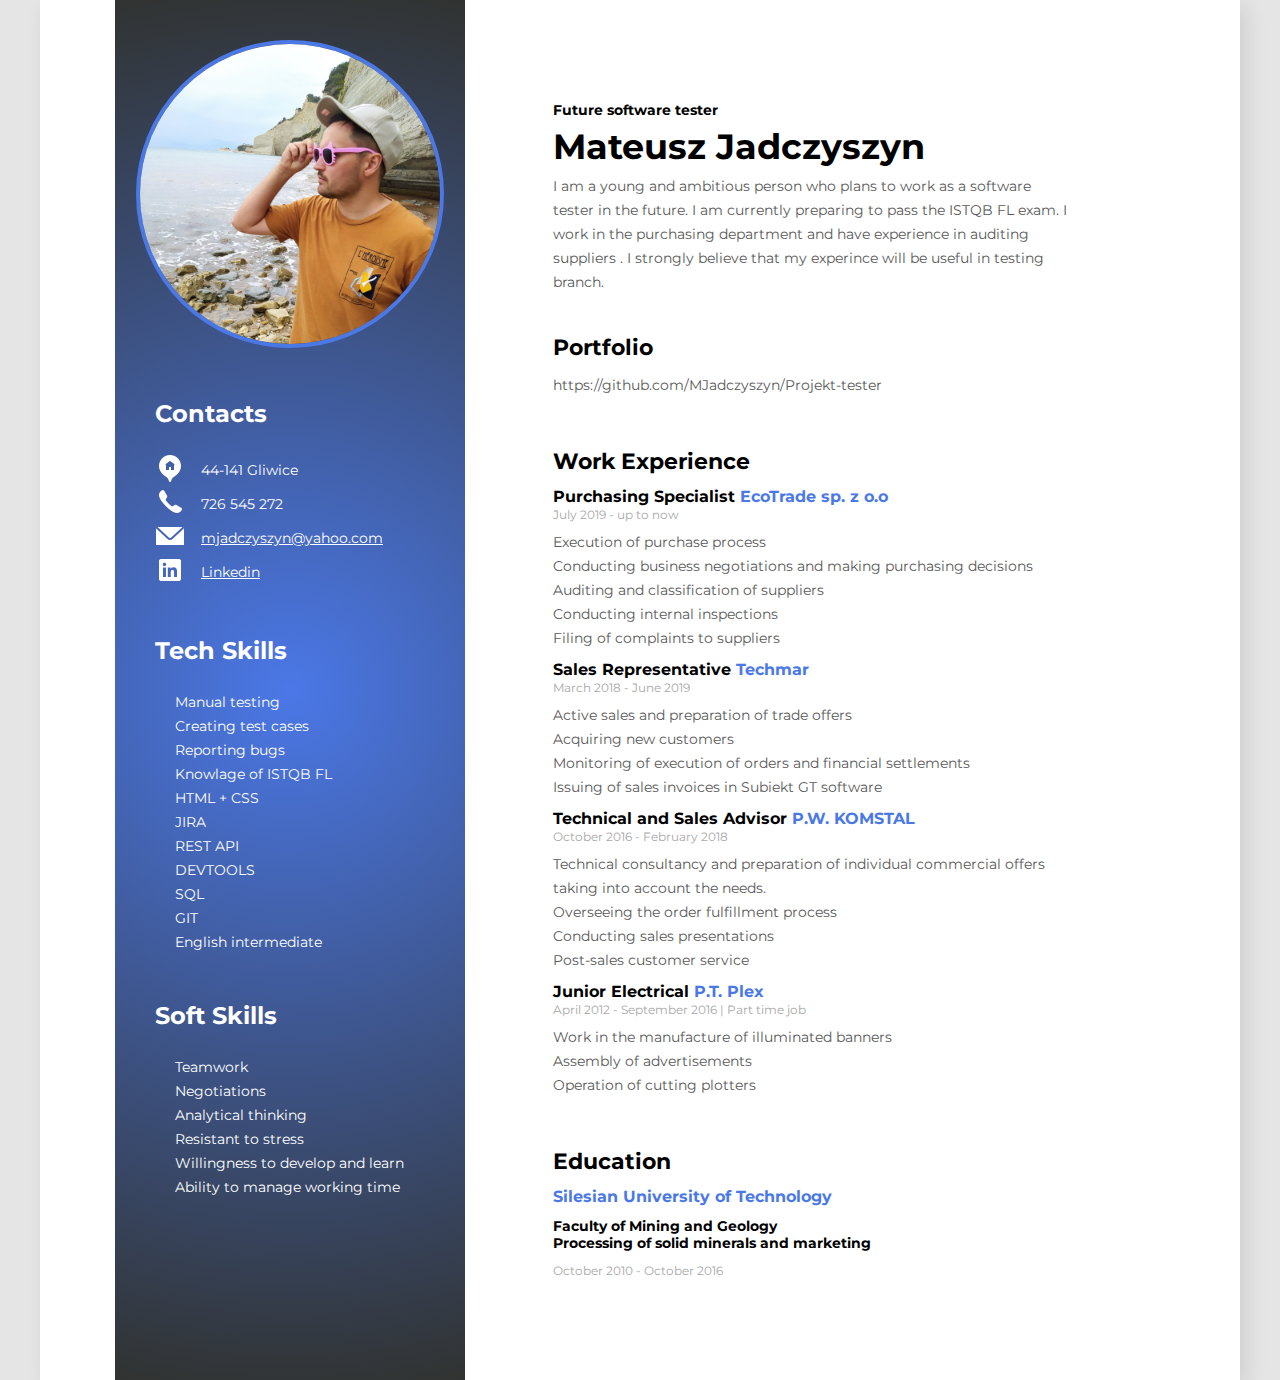
==== index.html @ d2c7055e "New CV" ====
<!DOCTYPE html>
<html lang="pl">
  <head>
    <meta charset="UTF-8" />
    <meta http-equiv="X-UA-Compatible" content="IE=edge" />
    <meta name="viewport" content="width=device-width, initial-scale=1.0" />
    <title>Mateusz Jadczszyn CV</title>

    <link rel="preconnect" href="https://fonts.googleapis.com" />
    <link rel="preconnect" href="https://fonts.gstatic.com" crossorigin />
    <link
      href="https://fonts.googleapis.com/css2?family=Montserrat:wght@400;700&display=swap"
      rel="stylesheet"
    />

    <link href="style.css" rel="stylesheet" />
  </head>
  <body>
    <div class="wrapper">
      <main>
        <div class="main-description">
          <h2 class="job-title"> Future software tester</h2>
          <h1>Mateusz Jadczyszyn</h1>
          <p class="description">
            I am a young and ambitious person who plans to work as a software tester in the future. 
            I am currently preparing to pass the ISTQB FL exam. 
            I work in the purchasing department and have experience in auditing suppliers&nbsp.
            I strongly believe that my experince will be useful in testing branch.
          </p>
        </div>

        <div class="projects">
          <h2 class="header-primary">Portfolio</h2>
              <a class="list-primary-item" href="https://github.com/MJadczyszyn/Projekt-tester"
                >https://github.com/MJadczyszyn/Projekt-tester</a>

        </div>

        <div class="work-experience">
          <h2 class="header-primary">Work Experience</h2>
          <h3 class="job-name">Purchasing Specialist <span class="highlight"><a class="link" href="https://www.ecotrade.pl/">EcoTrade sp. z o.o</a></span></h3>      
          <p class="job-date">July 2019 - up to now</p>
          <ul class="job-list">
            <li>Execution of purchase process</li>
            <li>Conducting business negotiations and making purchasing decisions</li>
            <li>Auditing and classification of suppliers</li>
            <li>Conducting internal inspections</li>
            <li>Filing of complaints to suppliers</li>
          </ul>
        </div>

        <div class="work-experience">
          <h3 class="job-name">Sales Representative <span class="highlight"><a class="link" href="http://www.techmar.az.pl/">Techmar</a></span></h3>
          <p class="job-date">March 2018 - June 2019</p>
          <ul class="job-list">
            <li>Active sales and preparation of trade offers</li>
            <li>Acquiring new customers</li>
            <li>Monitoring of execution of orders and financial settlements</li>
            <li>Issuing of sales invoices in Subiekt GT software</li>
          </ul>
        </div>

        <div class="work-experience">
          <h3 class="job-name">Technical and Sales Advisor <span class="highlight"><a class="link" href="https://pwkomstal.pl/">P.W. KOMSTAL</a></span></h3>
          <p class="job-date">October 2016 - February 2018</p>
          <ul class="job-list">
            <li>Technical consultancy and preparation of individual commercial offers taking into account the needs.</li>
            <li>Overseeing the order fulfillment process</li>
            <li>Conducting sales presentations</li>
            <li>Post-sales customer service</li>
          </ul>
        </div>

        <div class="work-experience">
          <h3 class="job-name">Junior Electrical <span class="highlight"><a class="link" href="https://plex.com.pl">P.T. Plex</a></span></h3>
          <p class="job-date">April 2012 - September 2016 | Part time job</p>
          <ul class="job-list">
            <li>Work in the manufacture of illuminated banners</li>
            <li>Assembly of advertisements</li>
            <li>Operation of cutting plotters</li>
          </ul>
        </div>

        <div class="school-div">
          <h2 class="header-primary">Education</h2>
          <h3 class="school-name"><span class="highlight"></span><a class="link" href="https://www-arch.polsl.pl/Wydzialy/RG/Strony/witamy.aspx">Silesian University of Technology</a></span></h3>
          <h4 class="school-type">Faculty of Mining and Geology <br/> Processing of solid minerals and marketing</h4>
          <p class="school-date">October 2010 - October 2016</p>
        </div>

      </main>

      <aside>
        <img
          class="cvphoto"
          src="photo4.jpg"
          width="300"
          height="300"
          alt="Zdjęcie Mateusz J"
        />

        <div class="contact-block">
          <h2 class="header-secondary">Contacts</h2>
          <p class="contact-links">
            
            <div class="container">
              <div class="image">
                <img src="icons8-home-address-30.png">
              </div>
              <div class="contact-links">
                <p> 44-141 Gliwice </p>
              </div>
            </div>

            <div class="container">
              <div class="image">
                <img src="icons8-phone-30 (1).png">
              </div>
              <div class="contact-links">
                <p>726 545 272</p>
              </div>
            </div>

          <div class="container">
            <div class="image">
              <img src="icons8-mail-30 (1).png">
            </div>
            <div class="contact-links">
              <p> <a class="contact-links" href="mailto:mjadczyszyn@yahoo.com">
                mjadczyszyn@yahoo.com</a></p>
            </div>
          </div>

          <div class="container">
            <div class="image">
              <img src="icons8-linkedin-30.png">
            </div>
            <div class="contact-links">
              <p><a class="contact-links" href="https://www.linkedin.com/in/m-jadczyszyn/">
                Linkedin</a></p>
            </div>
          </div>

          </div>

         <div class="Tech-Skills-Block">
          <h2 class="header-secondary">Tech Skills</h2>
          <ul class="list-secondary">
            <li><span class="list-secondary-item">Manual testing</span></li><span></span>

            <li><span class="list-secondary-item">Creating test cases</span></li><span></span>
            <li><span class="list-secondary-item">Reporting bugs</span></li><span></span>
            <li><span class="list-secondary-item">Knowlage of ISTQB FL</span></li><span></span>
            <li><span class="list-secondary-item">HTML + CSS</span></li><span>
            <li><span class="list-secondary-item">JIRA</span></li>
            <li><span class="list-secondary-item">REST API</span></li>
            <li><span class="list-secondary-item">DEVTOOLS</span></li>
            <li><span class="list-secondary-item">SQL</span></li>
            <li><span class="list-secondary-item">GIT</span></li>
            <li><span class="list-secondary-item">English intermediate</span></li><span></span>
          </ul>
          </div>

          <div class="Soft-Skills-Block">
          <h2 class="header-secondary">Soft Skills</h2>
          <ul class="list-secondary">
            <li><span class="list-secondary-item">Teamwork</span></li>
            <li><span class="list-secondary-item">Negotiations</span></li>
            <li><span class="list-secondary-item">Analytical thinking</span></li>
            <li><span class="list-secondary-item">Resistant to stress</span></li>
            <li><span class="list-secondary-item">Willingness to develop and learn</span></li>
            <li><span class="list-secondary-item">Ability to manage working time</span></li>

          </ul>
        </div>
      </aside>
    </div>
  </body>
</html>
---- style.css ----
body {
  font-family: "Montserrat", sans-serif;
  background: #e5e5e5;
}

.wrapper {
  display: flex;
  flex-direction: row-reverse;
  justify-content: center;
  width: 1200px;
  margin: 0 auto;
  background: white;
  box-shadow: 6px 6px 20px rgba(0, 0, 0, 0.1);
}

aside {
  width: 350px;
  background: radial-gradient( circle, 
  rgba(75, 120, 231, 1) 0%, 
  rgb(49, 51, 49) 100% );
}

.cvphoto {
  margin-top: 40px;
    display: block;
    margin-left: auto;
    margin-right: auto;
    border-radius: 50%;
    border: 4px solid rgba(75, 120, 231, 1)
}

.header-secondary {
  color: white;
  margin-bottom: 25px;
}

.contact-links {
  color: white;
  font-size: 14px;
  line-height: 24px;
}

.bold {
  font-weight: 700;
}

.list-secondary {
  color: #fb6d3a;
  font-size: 14px;
  line-height: 24px;
  margin-left: 0;
  margin-right: 20px;
  padding-left: 20px;
}

.list-secondary-item {
  color: white;
}

.contact-block {
  margin-top: 51px;
  margin-left: 40px;
  margin-bottom: 40px;
}

.Tech-Skills-Block {
  margin-top: 47px;
  margin-left: 40px;
}

.Soft-Skills-Block {
  margin-top: 47px;
  margin-left: 40px;
}

main {
  padding: 102px 88px 102px 88px;
}

.main-description {
  width: 520px;
}

.job-title {
  font-weight: 700;
  font-size: 14px;
  line-height: 17px;
}

h1 {
  font-weight: 700;
  font-size: 35px;
  line-height: 55px;
}

.description {
  font-weight: 400;
  font-size: 14px;
  line-height: 24px;
  color: #595959;
  margin-bottom: 40px;
}

.projects {
  width: 485px;
  margin-bottom: 51px;
}

.list-primary {
  font-weight: 700;
  font-size: 14px;
  line-height: 24px;
  color: #000;
  padding-left: 20px;
  list-style-position: inside;
}

.list-primary-item {
  font-weight: 400;
  font-size: 14px;
  line-height: 24px;
  color: #595959;
  text-decoration: none;
}

.header-primary {
  font-weight: 700;
  font-size: 22px;
  line-height: 27px;
  margin-bottom: 12px;
}

.job-name {
  font-weight: 700;
  font-size: 16px;
  line-height: 20px;
  margin-top: 10px;
}

.highlight {
  color: rgba(75, 120, 231, 1)
}

.job-date {
  font-weight: 400;
  font-size: 12px;
  line-height: 15px;
  color: #a8a8a8;
  margin-bottom: 8px;
}

.job-list {
  width: 510px
  font-weight: 400;
  font-size: 14px;
  line-height: 24px;
  color: #595959;
  padding-left: 0px;
}

.work-experience {
  width: 525px;
}

.school-div {
  margin-top: 51px;
}

.school-name {
  font-weight: 700;
  font-size: 16px;
  line-height: 20px;
  margin-top: 10px;
}

.school-type {
  font-weight: 700;
  font-size: 14px;
  line-height: 17px;
  margin-top: 11px;
}

.school-date {
  font-weight: 400;
  font-size: 12px;
  line-height: 15px;
  color: #a8a8a8;
  margin-top: 11px;
}

.profess-cover .prog-row div {
  padding: 0px;
}
.progress {
  display: -webkit-box;
  display: -ms-flexbox;
  display: flex;
  height: 1rem;
  overflow: hidden;
  font-size: .75rem;
  background-color: #e9ecef;
  border-radius: 0.25rem;
}
* {
  margin: 0px;
  padding: 0px;
  list-style: none;
}

.progress-bar {
  display: -webkit-box;
  display: -ms-flexbox;
  display: flex;
  -webkit-box-orient: vertical;
  -webkit-box-direction: normal;
  -ms-flex-direction: column;
  flex-direction: column;
  -webkit-box-pack: center;
  -ms-flex-pack: center;
  justify-content: center;
  color: #fb6d3a
  text-align: center;
  background-color: #fb6d3a;
  transition: width .6s ease;
}
* {
  margin: 0px;
  padding: 0px;
  list-style: none;
}

.link:link {
  color: rgba(75, 120, 231, 1);
  text-decoration: none;
}

a:hover {
  color: #fb6d3a
}

.link:visited {
  color: rgba(75, 120, 231, 1)
}

.link:hover {
  color: #fb6d3a
}


.icon {
  float: left; 
  margin-right: 0px; 
 }

 .container {
  display: flex;
  align-items: center;
  justify-content: left
}

img {
  max-width: 100%
}

.image {
  flex-basis: 15%
}

.container1 {
  display: flex;
  align-items: center;
  justify-content: center;
}
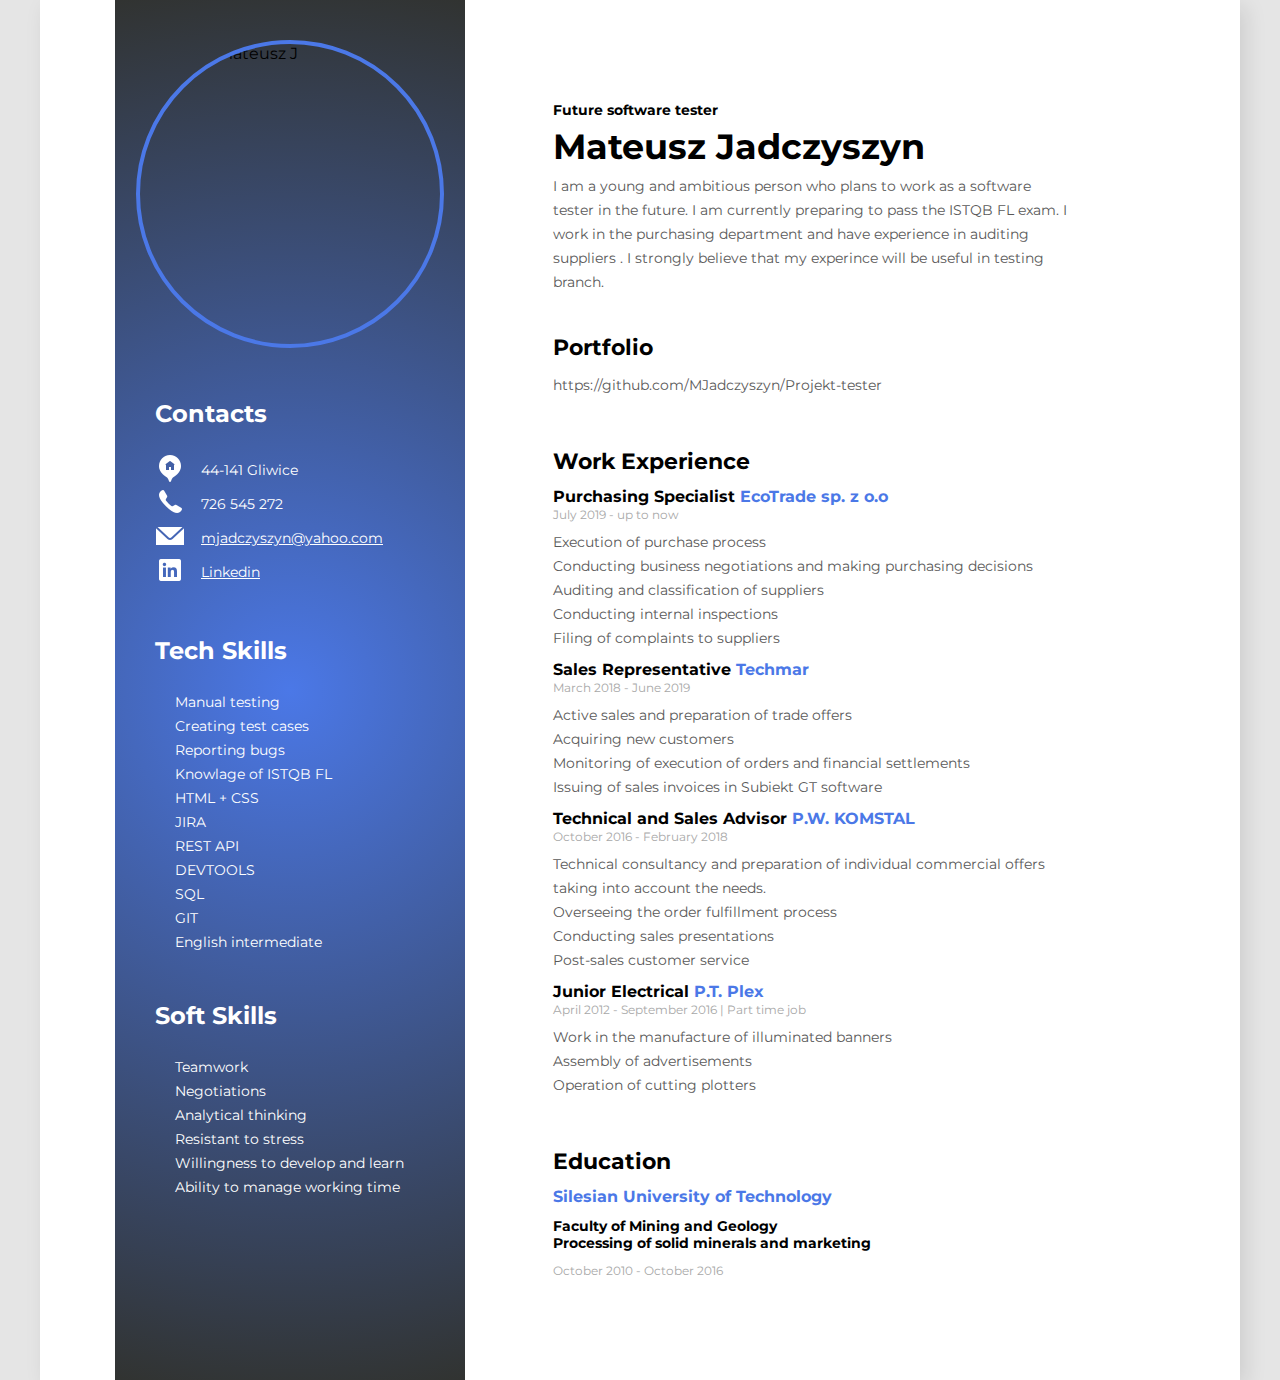
==== commit 40f098e9: "CV Update" ====
--- a/index.html
+++ b/index.html
@@ -93,7 +93,7 @@
       <aside>
         <img
           class="cvphoto"
-          src="photo4.jpg"
+          src="photo7.jpg"
           width="300"
           height="300"
           alt="Zdjęcie Mateusz J"
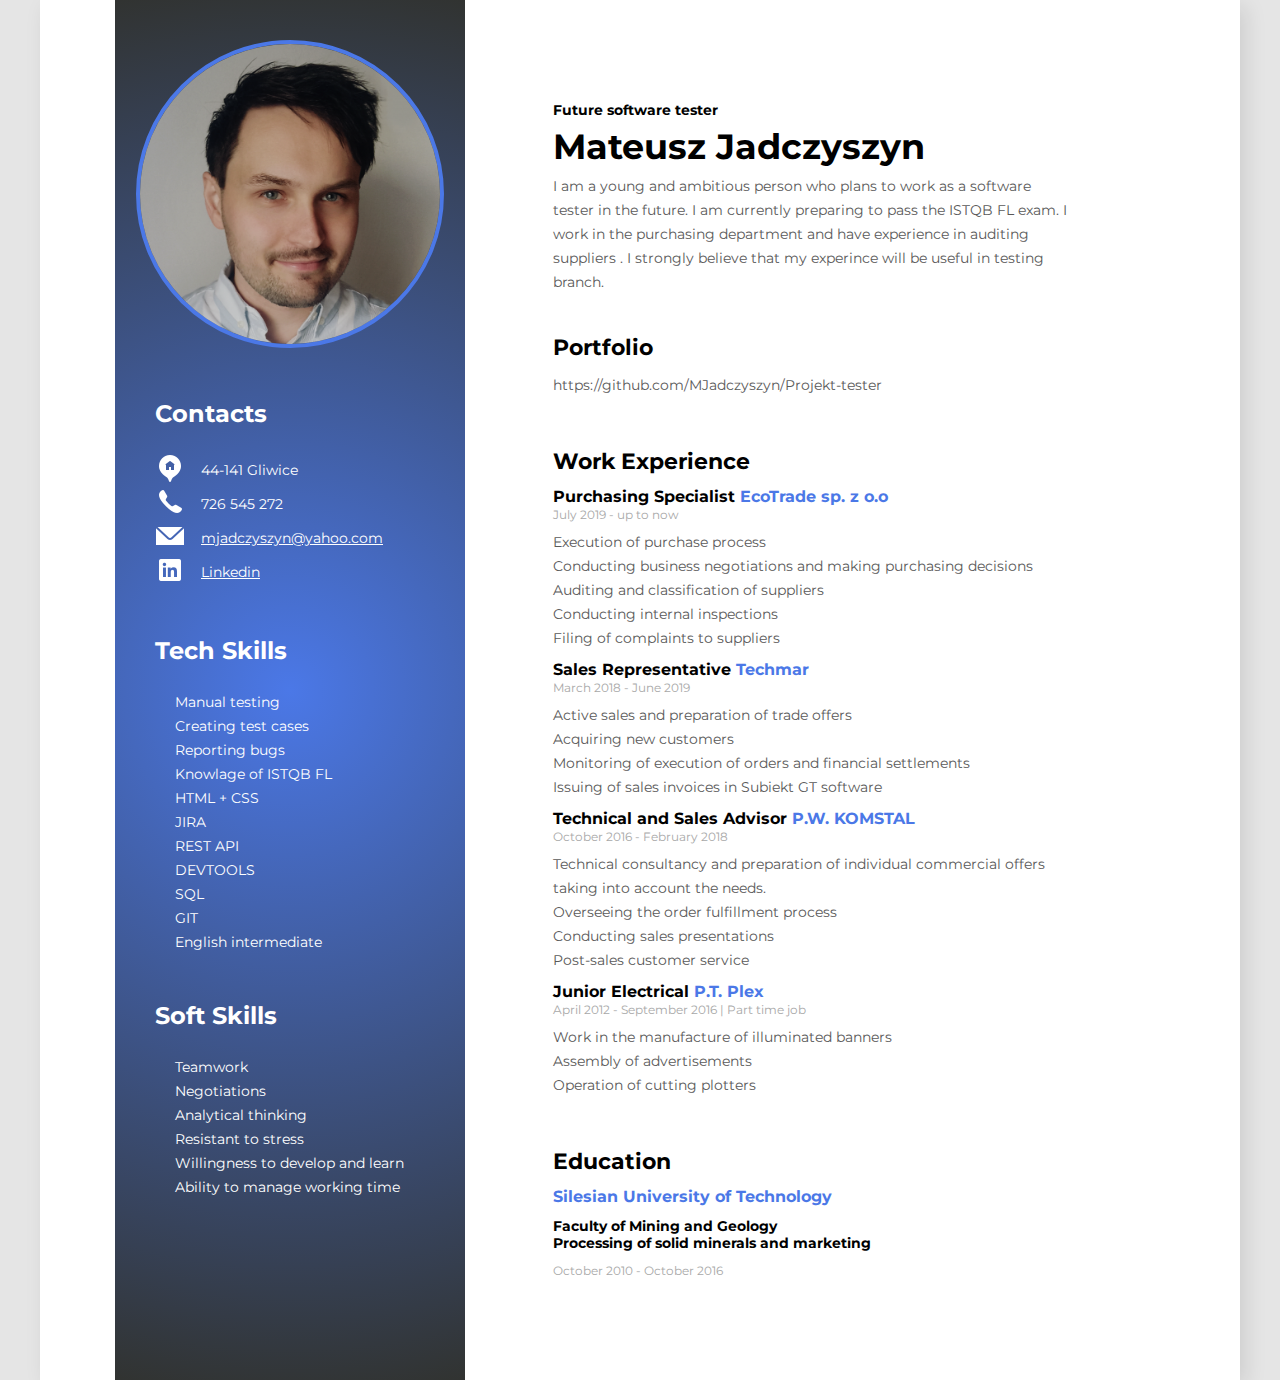
==== commit db4317ff: "Update index.html" ====
--- a/index.html
+++ b/index.html
@@ -93,7 +93,7 @@
       <aside>
         <img
           class="cvphoto"
-          src="photo7.jpg"
+          src="Photo7.jpg"
           width="300"
           height="300"
           alt="Zdjęcie Mateusz J"
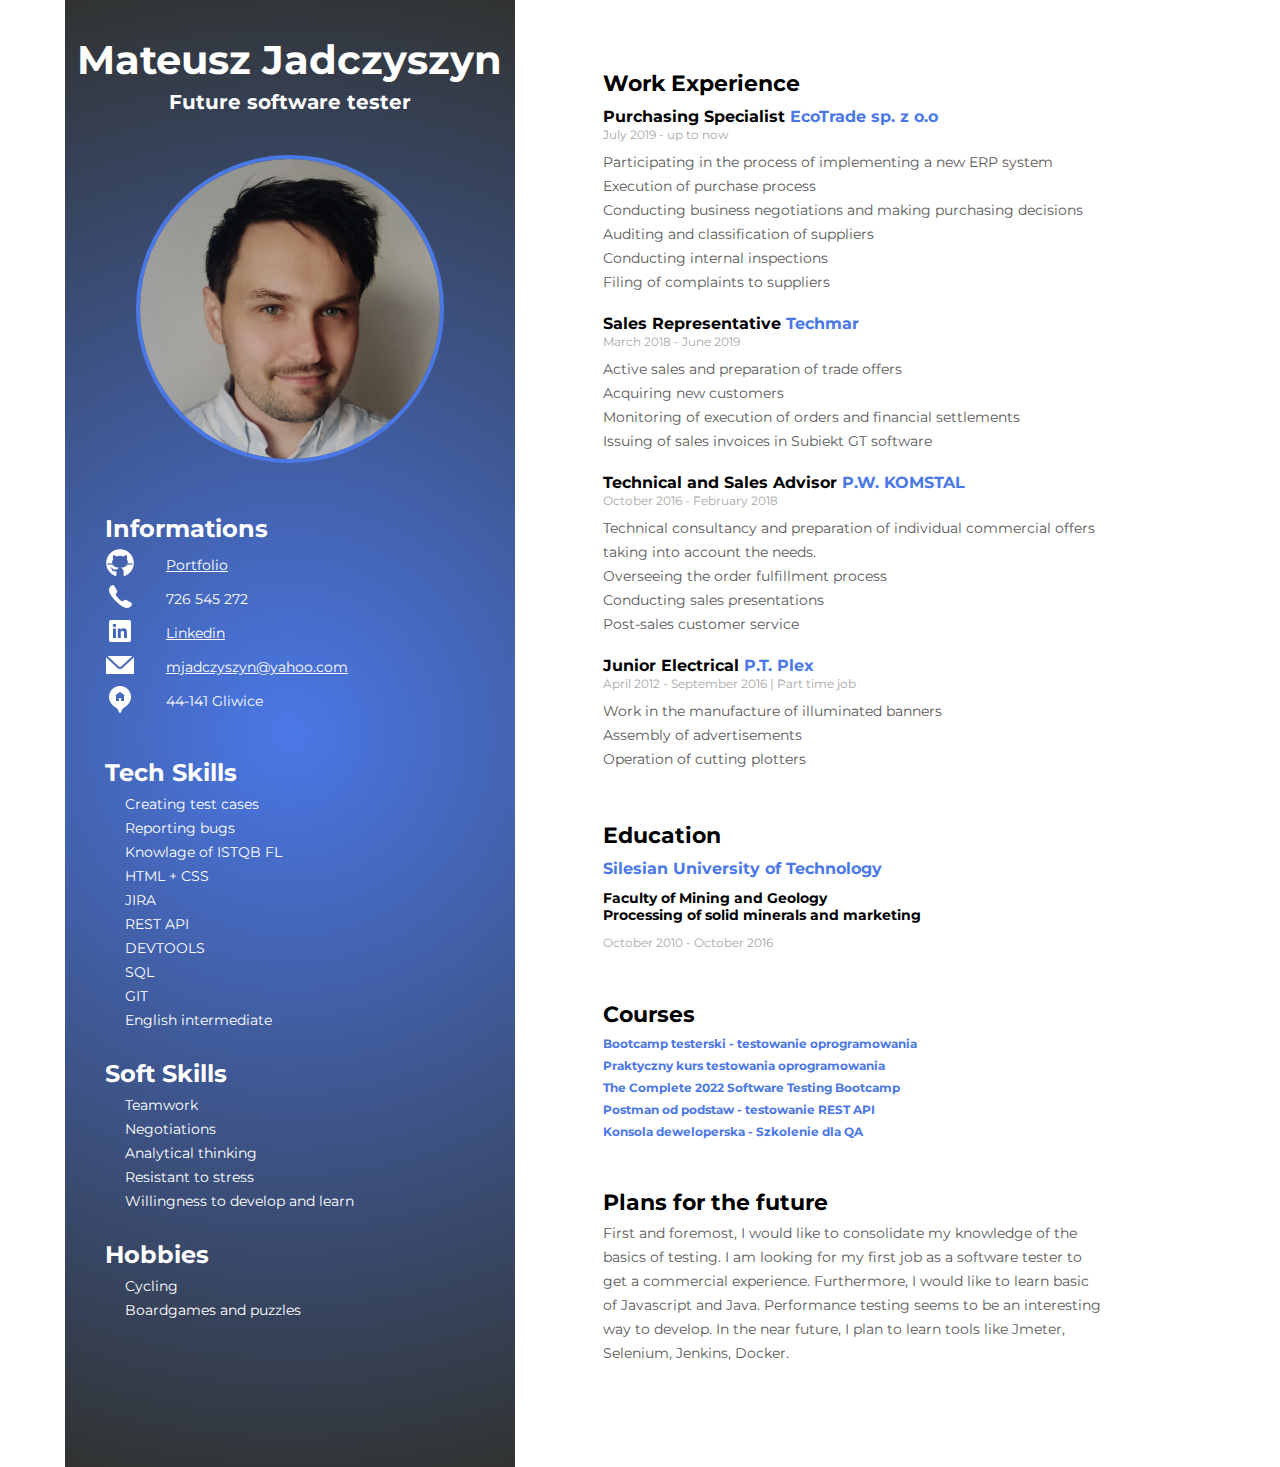
==== commit 6e612f01: "Updated CV" ====
--- a/index.html
+++ b/index.html
@@ -4,8 +4,7 @@
     <meta charset="UTF-8" />
     <meta http-equiv="X-UA-Compatible" content="IE=edge" />
     <meta name="viewport" content="width=device-width, initial-scale=1.0" />
-    <title>Mateusz Jadczszyn CV</title>
-
+    
     <link rel="preconnect" href="https://fonts.googleapis.com" />
     <link rel="preconnect" href="https://fonts.gstatic.com" crossorigin />
     <link
@@ -18,29 +17,12 @@
   <body>
     <div class="wrapper">
       <main>
-        <div class="main-description">
-          <h2 class="job-title"> Future software tester</h2>
-          <h1>Mateusz Jadczyszyn</h1>
-          <p class="description">
-            I am a young and ambitious person who plans to work as a software tester in the future. 
-            I am currently preparing to pass the ISTQB FL exam. 
-            I work in the purchasing department and have experience in auditing suppliers&nbsp.
-            I strongly believe that my experince will be useful in testing branch.
-          </p>
-        </div>
-
-        <div class="projects">
-          <h2 class="header-primary">Portfolio</h2>
-              <a class="list-primary-item" href="https://github.com/MJadczyszyn/Projekt-tester"
-                >https://github.com/MJadczyszyn/Projekt-tester</a>
-
-        </div>
-
         <div class="work-experience">
           <h2 class="header-primary">Work Experience</h2>
           <h3 class="job-name">Purchasing Specialist <span class="highlight"><a class="link" href="https://www.ecotrade.pl/">EcoTrade sp. z o.o</a></span></h3>      
           <p class="job-date">July 2019 - up to now</p>
           <ul class="job-list">
+            <li>Participating in the process of implementing a new ERP system</li>
             <li>Execution of purchase process</li>
             <li>Conducting business negotiations and making purchasing decisions</li>
             <li>Auditing and classification of suppliers</li>
@@ -88,9 +70,28 @@
           <p class="school-date">October 2010 - October 2016</p>
         </div>
 
+        <div class="Courses-div">
+          <h2 class="header-primary">Courses</h2>
+          <h3 class="Course-name"><span class="highlight"></span><a class="link" href="https://github.com/MJadczyszyn/Projekt-tester/blob/main/Certyfikaty/Bootcamp%20testerski%20-%20testowanie%20oprogramowania%202022.pdf">Bootcamp testerski - testowanie oprogramowania</a></span></h3>
+          <h3 class="Course-name"><span class="highlight"></span><a class="link" href="https://github.com/MJadczyszyn/Projekt-tester/blob/main/Certyfikaty/Praktyczny%20kurs%20testowania%20oprogramowania.pdf">Praktyczny kurs testowania oprogramowania</a></span></h3>
+          <h3 class="Course-name"><span class="highlight"></span><a class="link" href="https://github.com/MJadczyszyn/Projekt-tester/blob/main/Certyfikaty/The%20Complete%202022%20Software%20Testing%20Bootcamp.pdf">The Complete 2022 Software Testing Bootcamp</a></span></h3>
+          <h3 class="Course-name"><span class="highlight"></span><a class="link" href="https://github.com/MJadczyszyn/Projekt-tester/blob/main/Certyfikaty/Postman%20od%20podstaw%20-%20testowanie%20REST%20API.pdf">Postman od podstaw - testowanie REST API</a></span></h3>
+          <h3 class="Course-name"><span class="highlight"></span><a class="link" href="https://github.com/MJadczyszyn/Projekt-tester/blob/main/Certyfikaty/DevTools%20Certyfikat_MJ.png">Konsola deweloperska - Szkolenie dla QA</a></span></h3>
+
+          <div class="school-div">
+            <h2 class="header-primary">Plans for the future</h2>
+            <ul class="job-list">
+            <p class="plan-list">First and foremost, I would like to consolidate my knowledge of the basics of testing. I am looking for my first job as a software tester to get a commercial experience. Furthermore, I would like to learn basic of Javascript and Java. Performance testing seems to be an interesting way to develop. In the near future, I plan to learn tools like Jmeter, Selenium, Jenkins, Docker.
+            </p>
+        </div>
+
       </main>
 
       <aside>
+        <title>Mateusz Jadczszyn CV</title>
+        <h1>Mateusz Jadczyszyn</h1>
+        <h2 class="job-title"> Future software tester</h2>
+
         <img
           class="cvphoto"
           src="Photo7.jpg"
@@ -100,15 +101,16 @@
         />
 
         <div class="contact-block">
-          <h2 class="header-secondary">Contacts</h2>
+          <h2 class="header-secondary">Informations</h2>
           <p class="contact-links">
             
             <div class="container">
               <div class="image">
-                <img src="icons8-home-address-30.png">
+                <img src="icons8-github-30.png">
               </div>
               <div class="contact-links">
-                <p> 44-141 Gliwice </p>
+                <p><a class="contact-links" href="https://github.com/MJadczyszyn/Projekt-tester">
+                  Portfolio</a></p>
               </div>
             </div>
 
@@ -118,6 +120,16 @@
               </div>
               <div class="contact-links">
                 <p>726 545 272</p>
+              </div>
+            </div>
+
+            <div class="container">
+              <div class="image">
+                <img src="icons8-linkedin-30.png">
+              </div>
+              <div class="contact-links">
+                <p><a class="contact-links" href="https://www.linkedin.com/in/m-jadczyszyn/">
+                  Linkedin</a></p>
               </div>
             </div>
 
@@ -133,11 +145,10 @@
 
           <div class="container">
             <div class="image">
-              <img src="icons8-linkedin-30.png">
+              <img src="icons8-home-address-30.png">
             </div>
             <div class="contact-links">
-              <p><a class="contact-links" href="https://www.linkedin.com/in/m-jadczyszyn/">
-                Linkedin</a></p>
+              <p> 44-141 Gliwice </p>
             </div>
           </div>
 
@@ -146,8 +157,6 @@
          <div class="Tech-Skills-Block">
           <h2 class="header-secondary">Tech Skills</h2>
           <ul class="list-secondary">
-            <li><span class="list-secondary-item">Manual testing</span></li><span></span>
-
             <li><span class="list-secondary-item">Creating test cases</span></li><span></span>
             <li><span class="list-secondary-item">Reporting bugs</span></li><span></span>
             <li><span class="list-secondary-item">Knowlage of ISTQB FL</span></li><span></span>
@@ -169,10 +178,16 @@
             <li><span class="list-secondary-item">Analytical thinking</span></li>
             <li><span class="list-secondary-item">Resistant to stress</span></li>
             <li><span class="list-secondary-item">Willingness to develop and learn</span></li>
-            <li><span class="list-secondary-item">Ability to manage working time</span></li>
 
-          </ul>
         </div>
+
+        <div class="Hobbies-Block">
+          <h2 class="header-secondary">Hobbies</h2>
+          <ul class="list-secondary">
+            <li><span class="list-secondary-item">Cycling</span></li>
+            <li><span class="list-secondary-item">Boardgames and puzzles</span></li>
+      </ul>
+
       </aside>
     </div>
   </body>
--- a/style.css
+++ b/style.css
@@ -7,14 +7,14 @@
   display: flex;
   flex-direction: row-reverse;
   justify-content: center;
-  width: 1200px;
+  max-width: 1400px;
   margin: 0 auto;
   background: white;
   box-shadow: 6px 6px 20px rgba(0, 0, 0, 0.1);
 }
 
 aside {
-  width: 350px;
+  width: 450px;
   background: radial-gradient( circle, 
   rgba(75, 120, 231, 1) 0%, 
   rgb(49, 51, 49) 100% );
@@ -31,7 +31,7 @@
 
 .header-secondary {
   color: white;
-  margin-bottom: 25px;
+  margin-bottom: 5px;
 }
 
 .contact-links {
@@ -64,33 +64,39 @@
 }
 
 .Tech-Skills-Block {
-  margin-top: 47px;
+  margin-top: 27px;
   margin-left: 40px;
 }
 
 .Soft-Skills-Block {
-  margin-top: 47px;
+  margin-top: 27px;
   margin-left: 40px;
 }
 
 main {
-  padding: 102px 88px 102px 88px;
+  padding: 50px 88px 102px 88px;
 }
 
 .main-description {
-  width: 520px;
+  width: 450px;
 }
 
 .job-title {
   font-weight: 700;
-  font-size: 14px;
-  line-height: 17px;
+  font-size: 20px;
+  line-height: 25px;
+  color:white;
+  text-align: center;
+
 }
 
 h1 {
   font-weight: 700;
-  font-size: 35px;
-  line-height: 55px;
+  font-size: 40px;
+  line-height: 60px;
+  color: white;
+  text-align: center;
+  margin-top: 30px;
 }
 
 .description {
@@ -104,6 +110,7 @@
 .projects {
   width: 485px;
   margin-bottom: 51px;
+  margin-top: 11px;
 }
 
 .list-primary {
@@ -127,7 +134,7 @@
   font-weight: 700;
   font-size: 22px;
   line-height: 27px;
-  margin-bottom: 12px;
+  margin-bottom: 5px;
 }
 
 .job-name {
@@ -160,6 +167,7 @@
 
 .work-experience {
   width: 525px;
+  margin-top: 20px;
 }
 
 .school-div {
@@ -272,3 +280,43 @@
   justify-content: center;
 }
 
+.klauzula-div {
+  margin-top: 100px;
+}
+
+.klauzula {
+  font-weight: 400;
+  font-size: 12px;
+  line-height: 12px;
+  color: #212121;
+  margin-top: 10px;
+  margin-right: auto;
+}
+
+
+.Courses-div {
+  margin-top: 51px;
+}
+
+.Course-name {
+  font-weight: 700;
+  font-size: 12px;
+  line-height: 12px;
+  margin-top: 10px;
+}
+
+.plan-list {
+
+  font-weight: 400;
+  font-size: 14px;
+  line-height: 24px;
+  color: #595959;
+  padding-left: 0px;
+  max-width: 500px;
+}
+
+.Hobbies-Block {
+  margin-top: 27px;
+  margin-left: 40px;
+  margin-bottom: 80px;
+}